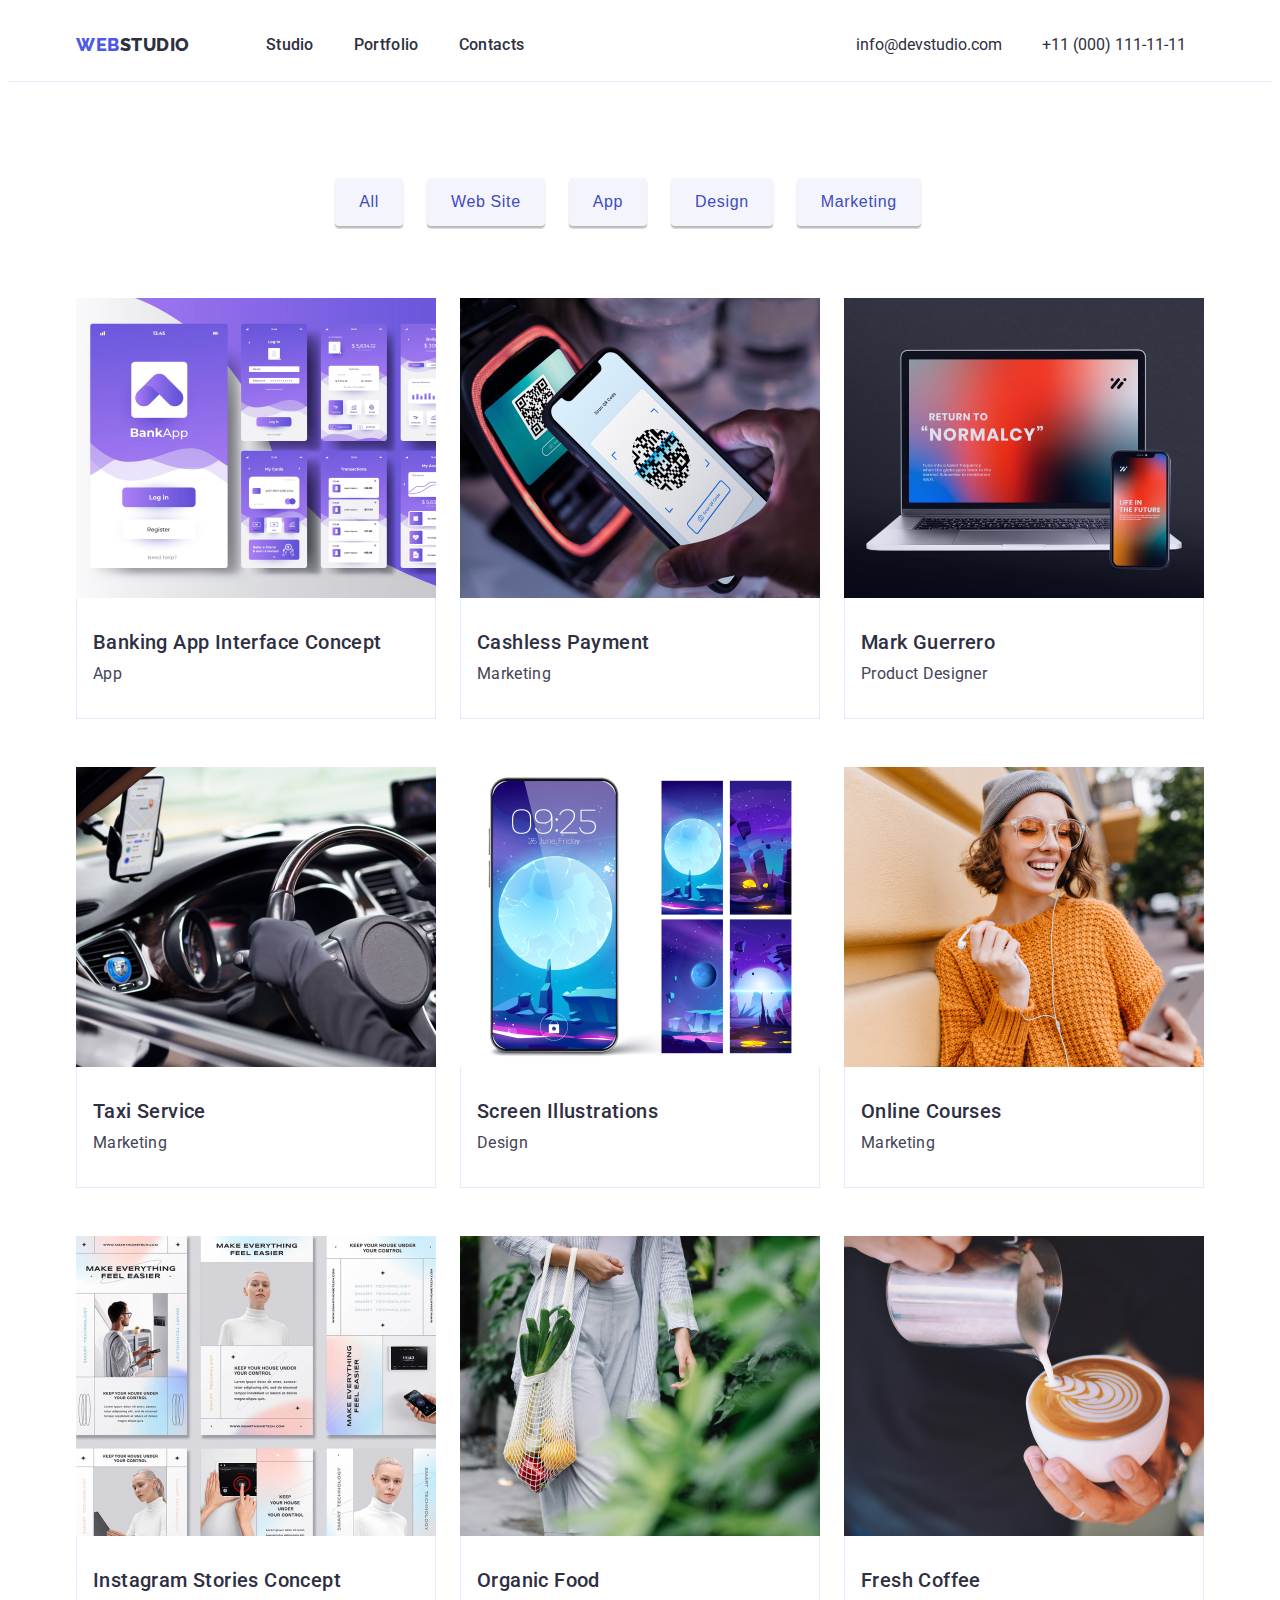
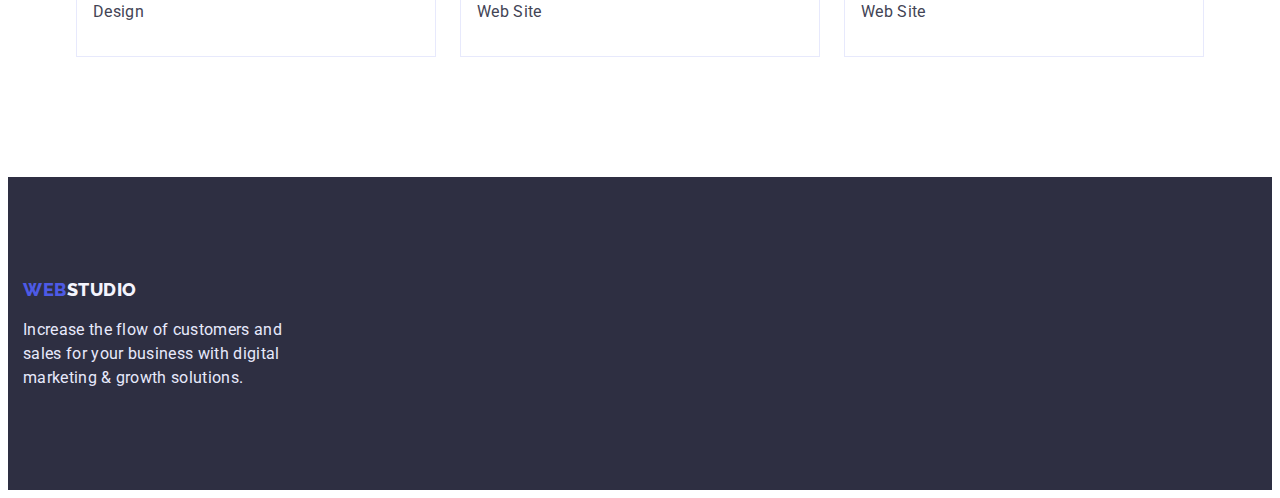
==== portfolio.html @ 51537eb5 "Initial commit" ====
<!DOCTYPE html>
<html lang="en">
  <head>
    <meta charset="UTF-8" />
    <meta http-equiv="X-UA-Compatible" content="IE=edge" />
    <meta name="viewport" content="width=device-width, initial-scale=1.0" />
    <title>Portfolio</title>
    <link rel="stylesheet" href="https://cdnjs.cloudflare.com/ajax/libs/modern-normalize/1.1.0/modern-normalize.min.css" integrity="sha512-wpPYUAdjBVSE4KJnH1VR1HeZfpl1ub8YT/NKx4PuQ5NmX2tKuGu6U/JRp5y+Y8XG2tV+wKQpNHVUX03MfMFn9Q==" crossorigin="anonymous" referrerpolicy="no-referrer" />
    <link rel="stylesheet" href="./css/style.css" />
    
<link rel="preconnect" href="https://fonts.googleapis.com">
<link rel="preconnect" href="https://fonts.gstatic.com" crossorigin>
<link href="https://fonts.googleapis.com/css2?family=Raleway:wght@800&family=Roboto:wght@400;500;700;900&display=swap" rel="stylesheet">
  </head>
  <body>
    <header class="header">
   <div class="container" style="display: flex; align-items: center;">
      <nav class="main_navigation_header">
       <a class="logo_header" href="./index.html"
          >Web<span class="logo_header_span">Studio</span></a
        >
        <ul class="ul_navigation_header">
          <li>
            <a class="li_navigation_header" href="./index.html">Studio</a>
          </li>
          <li><a class="li_navigation_header" href="./portfolio.html">Portfolio</a></li>
          <li><a class="li_navigation_header" href="">Contacts</a></li>
        </ul>
      </nav>
      <address class="main_adress_header">
        <ul class="ul_contacts_header">
          <li class="li_contacts_header">
            <a class="a_contacts_header"  href="mailto:info@devstudio.com"
              >info@devstudio.com</a
            >
          </li>
          <li class="li_contacts_header" >
            <a class="a_contacts_header"  href="tel:+110001111111">+11 (000) 111-11-11</a>
          </li>
        </ul>
      </address>

         </div>
        </header>


    <main>

    <section class="portfolio_main">
<div class="container">
      <ul class="ul_sort_button">
        <li class="li_sort_button">
         
          <button class="sort_button" type="button">All</button>
        </li>
        <li class="li_sort_button">
        
          <button class="sort_button" type="button">Web Site</button>
        </li>
        <li class="li_sort_button">
          
          <button class="sort_button" type="button">App</button>
        </li class="li_sort_button">
        <li class="li_sort_button">
     
          <button class="sort_button" type="button">Design</button>
        </li >
        <li class="li_sort_button">
         
          <button class="sort_button" type="button">Marketing</button>
        </li>
      </ul>




      
      <ul class="ul_sort_images">
        <li class="li_sort_images">
          <a href="">
            <img src="./images/one.jpg" alt="app" width="360" />
            <div class="portfolio_border">
            <h3 class="portfolio_title">Banking App Interface Concept</h3>
            <p class="portfolio_text">App</p>
          </div>
          </a>
        </li>
        <li class="li_sort_images">
          <a href="">
            <img src="./images/two.jpg" alt="marketing" width="360" />
            <div class="portfolio_border">
            <h3 class="portfolio_title">Cashless Payment</h3>
            <p class="portfolio_text">Marketing</p>
          </div>
          </a>
        </li>
        <li class="li_sort_images">
          <a href="">
            <img src="./images/three.jpg" alt="app" width="360" />
            <div class="portfolio_border">
            <h3 class="portfolio_title">Mark Guerrero</h3>
            <p class="portfolio_text">Product Designer</p>
          </div>
          </a>
        </li>
        <li class="li_sort_images">
          <a href="">
            <img src="./images/four.jpg" alt="marketing" width="360" />
            <div class="portfolio_border">
            <h3 class="portfolio_title">Taxi Service</h3>
            <p class="portfolio_text">Marketing</p>
            </div>
          </a>
        </li>
        <li class="li_sort_images">
          <a href="">
            <img src="./images/five.jpg" alt="design" width="360" />
            <div class="portfolio_border">
            <h3 class="portfolio_title">Screen Illustrations</h3>
            <p class="portfolio_text">Design</p>
          </div>
          </a>
        </li>
        <li class="li_sort_images">
          <a href="">
            <img src="./images/six.jpg" alt="marketing" width="360" />
            <div class="portfolio_border">
            <h3 class="portfolio_title">Online Courses</h3>
              <p class="portfolio_text">Marketing</p>
            </div>
            </a>
          </li>
          <li  class="li_sort_images">
            <a href="">
              <img src="./images/seven.jpg" alt="design" width="360" />
              <div class="portfolio_border">
              <h3 class="portfolio_title">Instagram Stories Concept</h3>
              <p class="portfolio_text">Design</p>
            </div>
            </a>
          </li>
          <li class="li_sort_images">
            <a href="">
              <img src="./images/eight.jpg" alt="website" width="360" />
              <div class="portfolio_border">
              <h3 class="portfolio_title">Organic Food</h3>
              <p class="portfolio_text">Web Site</p>
            </div>
            </a>
          </li>
          <li class="li_sort_images">
            <a href="">
              <img src="./images/nine.jpg" alt="website" width="360" />
              <div class="portfolio_border">
              <h3  class="portfolio_title">Fresh Coffee</h3>
              <p class="portfolio_text">Web Site</p>
            </div>
            </a>
          </li>
        </ul>
      </div>
    </section>
      </main>

      <footer class="footer">
           <section>
<div class="container">
        <a class="logo_footer" href="./index.html">Web<span class="logo_footer_span">Studio<span></a>
          <p class="text_footer">
              Increase the flow of customers and<br>
            sales for your business with digital<br>
            marketing & growth solutions.
          </p>
        </div>
      </section>
        </footer>
      </body>
      </html>
---- css/style.css ----
:root {
  --primary-brand: #4d5ae5;
  --pressed-state: #404bbf;
  --dark: #2e2f42;
  --success: #31d0aa;
  --text: #434455;
  --subtle-text: #8e8f99;
  --accent: #e7e9fc;
  --light: #f4f4fd;
  --modal-overlay: #2e2f42;
  --hero-background: #2e2f42;
}
* {
  box-sizing: border-box;
}
body {
  font-family: "Roboto", sans-serif;
  color: var(--text);
  background-color: #fff;
}
ul {
  list-style-type: none;
}
button {
  cursor: pointer;
}
a {
  text-decoration: none;
}
p,
ul,
h1,
h2,
h3,
h4,
h5,
h6 {
  margin: 0;
  padding: 0;
}
.container {
  
      width: 1158px;
      padding: 0 15px;
      margin: 0 auto;
}
img{
  display: block;
}


/* header */
.header {
  border-bottom: 1px solid #e7e9fc;
  padding-top: 24px;
    padding-bottom: 24px;
}
.logo_header {
  font-size: 18px;
  line-height: 1.4;
  font-weight: 800;
  font-family: Raleway;
  align-items: center;
  letter-spacing: 0.03em;
  text-transform: uppercase;
  color: var(--primary-brand);
}
.logo_header_span {
  color: var(--dark);
  margin-right: 76px;
}
.main_adress_header {
}
.ul_navigation_header {
  display: flex;
 
}
.ul_navigation_header:last-child {
  margin-right: 292px;
}
.main_navigation_header {
  display: flex;
  align-items: center;
 
}
.li_navigation_header {
  color: var(--dark);
  font-weight: 500;
  font-size: 16px;
  line-height: 1.5;
  letter-spacing: 0.02em;
  margin-right: 40px;
  display: flex;
}
.li_navigation_header:hover {
  color: var(--pressed-state);
}
.li_navigation_header:focus {
  color: var(--pressed-state);
}
.ul_contacts_header {
  display: flex;
  align-items: center;
}
.ul_contacts_header:last-child{
  margin-right: 0;

}
.li_contacts_header{
    font-weight: 400;
      font-size: 16px;
      line-height: 1.5;
      font-style: normal;
      margin-right: 40px;
}
.li_contacts_header:last-child{
  margin-right: 0;
}
.a_contacts_header {
  color: var(--dark);

}
.ul_contacts_header:last-child {
margin-right: 0;
}
.a_contacts_header:hover {
  color: var(--pressed-state);
}
.a_contacts_header:focus {
  color: var(--pressed-state);
}
/* header */


/* main */
.order_service {
  display: block;
  color: white;
  background-color: var(--primary-brand);
  box-shadow: 0 4px 4px rgba(0, 0, 0, 0.15);
  border-radius: 4px;
  border: none;
  font-weight: 500;
  font-size: 16px;
  line-height: 1.5;
  padding: 16px 32px;
  text-align: center;
  letter-spacing: 0.04em;
  color: #ffffff;
  margin: 0 auto;
}
.order_service:hover {
  background-color: var(--pressed-state);
}
.order_service:focus {
  background-color: var(--pressed-state);
}
.first_section {
  background-color: var(--hero-background);
  background-image: url('../images/people-office.jpg');
  background-image:linear-gradient(rgba(46, 47, 66, 0.7));
  background-repeat: no-repeat;
  background-position: top;
  background-size: cover;

padding-top: 188px;
padding-bottom: 188px;

}
.ul_second_section {
  display: inline;
}
.first_title {
  font-style: normal;
  font-weight: 700;
  font-size: 56px;
  line-height: 1;
  text-align: center;
  letter-spacing: 0.02em;
  color: #fff;
  margin-bottom: 48px;
}
.second_section {
  padding-top:120px;
  padding-bottom:120px;
}
.ul_second_section {
display: flex;
  
}
.li_second_section {
  margin-right: 24px;
}
.li_second_section:last-child{
  margin-right: 0;
}
.second_text {
  font-weight: 400;
  font-size: 16px;
  line-height: 1.5;
  letter-spacing: 0.02em;
  color: var(--text);
}
.second_title {
  font-weight: 500;
  font-size: 20px;
  line-height: 1.2;
  letter-spacing: 0.02em;
  color: var(--dark);
}
.thirt_section {
  background: #fff;
  padding-bottom: 120px;
  padding-top: 0;
}
.thirt_title {
  font-weight: 700;
  font-size: 36px;
  line-height: 1.1;
  text-align: center;
  letter-spacing: 0.02em;
  text-transform: capitalize;
  margin-bottom: 72px;
}
.ul_thirt_section_images {
  display: flex;
  background: #fff;
}
.li_thirt_section_images {
  border: 1px #e7e9fc Inner alignment;
  margin-right: 24px;
}
.four_section {
  background: var(--light);
  display: flex;
  padding-top: 120px;
  padding-bottom: 120px;
}
.img_border_four_section {
  background-color: #fff;
  box-shadow: 0px 1px 6px rgba(46, 47, 66, 0.08),
    0px 1px 1px rgba(46, 47, 66, 0.16), 0px 2px 1px rgba(46, 47, 66, 0.08);
  border-radius: 0px 0px 4px 4px;
  margin-right: 24px;

}
.four_title {
  font-weight: 700;
  font-size: 36px;
  line-height: 1.1;
  text-align: center;
  letter-spacing: 0.02em;
  text-transform: capitalize;
  color: var(--dark);
  margin-left: auto;
  margin-left: auto;
  margin-bottom: 72px;
}
.four_section_workers {
  display: flex;
}
.four_team_name {
  font-weight: 500;
  font-size: 20px;
  line-height: 1.2;
  text-align: center;
  letter-spacing: 0.02em;
  color: var(--dark);
 margin-top: 32px;
 margin-bottom: 8px;
}
.four_profesion {
  font-weight: 400;
  font-size: 16px;
  line-height: 1.5;
  text-align: center;
  letter-spacing: 0.02em;
  color: var(--text);
 padding-bottom: 32px;
}
/* main */



/* portfolio */

.portfolio_title {
  font-weight: 500;
  font-size: 20px;
  line-height: 1.2;
  letter-spacing: 0.02em;
  color: var(--dark);
 
  margin-bottom: 8px;
  margin-left: 16px;
}
.portfolio_text {
  font-weight: 400;
  font-size: 16px;
  line-height: 1.5;
  letter-spacing: 0.02em;
  color: var(--text);

  
    
    margin-left: 16px;
}
.portfolio_border {
  background-color: #fff;
  border: 1px solid #e7e9fc;
  border-top: none;
padding-bottom: 32px;
padding-top:32px ;
}
.portfolio_main {
  background: #fff;
  padding-top:96px ;
  padding-bottom: 120px; 
}
.ul_sort_images {
  display: flex;
  flex-wrap: wrap;
  
  align-items: center;
  
}
.li_sort_images:nth-child(3n) {
  margin-right: 0;
}
.li_sort_images:nth-child(1n+7) {
  margin-bottom: 0;
}

.li_sort_images{
  margin-right: 24px;
    margin-bottom: 48px;
}
.ul_sort_button {
  
  display: flex;
  flex-direction: row;
  justify-content: center;
  align-items: center;
  
  margin-bottom: 72px;
  
}
.li_sort_button{
  margin-right: 24px;
}
.sort_button {
  background: var(--light);
  color: var(--pressed-state);
  border: none;
  font-weight: 500;
  font-size: 16px;
  line-height: 1.5;
  align-items: center;
  letter-spacing: 0.04em;
  padding: 12px 24px;
  
  box-shadow: 0px 3px 1px rgba(0, 0, 0, 0.1), 0px 2px 1px rgba(0, 0, 0, 0.08),
  0px 2px 2px rgba(0, 0, 0, 0.12);
  border-radius: 4px;
}

.sort_button:hover {
  background: var(--pressed-state);
  color: var(--light);
}

.sort_button:focus {
  background: var(--pressed-state);
  color: var(--light);
}



/* portfolio */
/* footer */
.footer {
  background: var(--modal-overlay);

  padding-top: 100px;
  padding-bottom: 100px;
display: flex;
}
.logo_footer {
  font-weight: 800;
  font-family: Raleway;
  font-size: 18px;
  line-height: 1.4;
  align-items: center;
  letter-spacing: 0.03em;
  text-transform: uppercase;
  color: var(--primary-brand);

}

.logo_footer_span {
  color: var(--light);

}

.text_footer {
  margin-top: 16px;
  font-weight: 400;
  font-size: 16px;
  line-height: 1.5;
  letter-spacing: 0.02em;
  color: var(--accent);
}
.footer_social_media{
margin-left: 120px;
margin-top: 100px;
}
/* footer */
.team_social{
  fill:var(--primary-brand);
}
.team_social:hover {
  fill: var(--pressed-state);
}
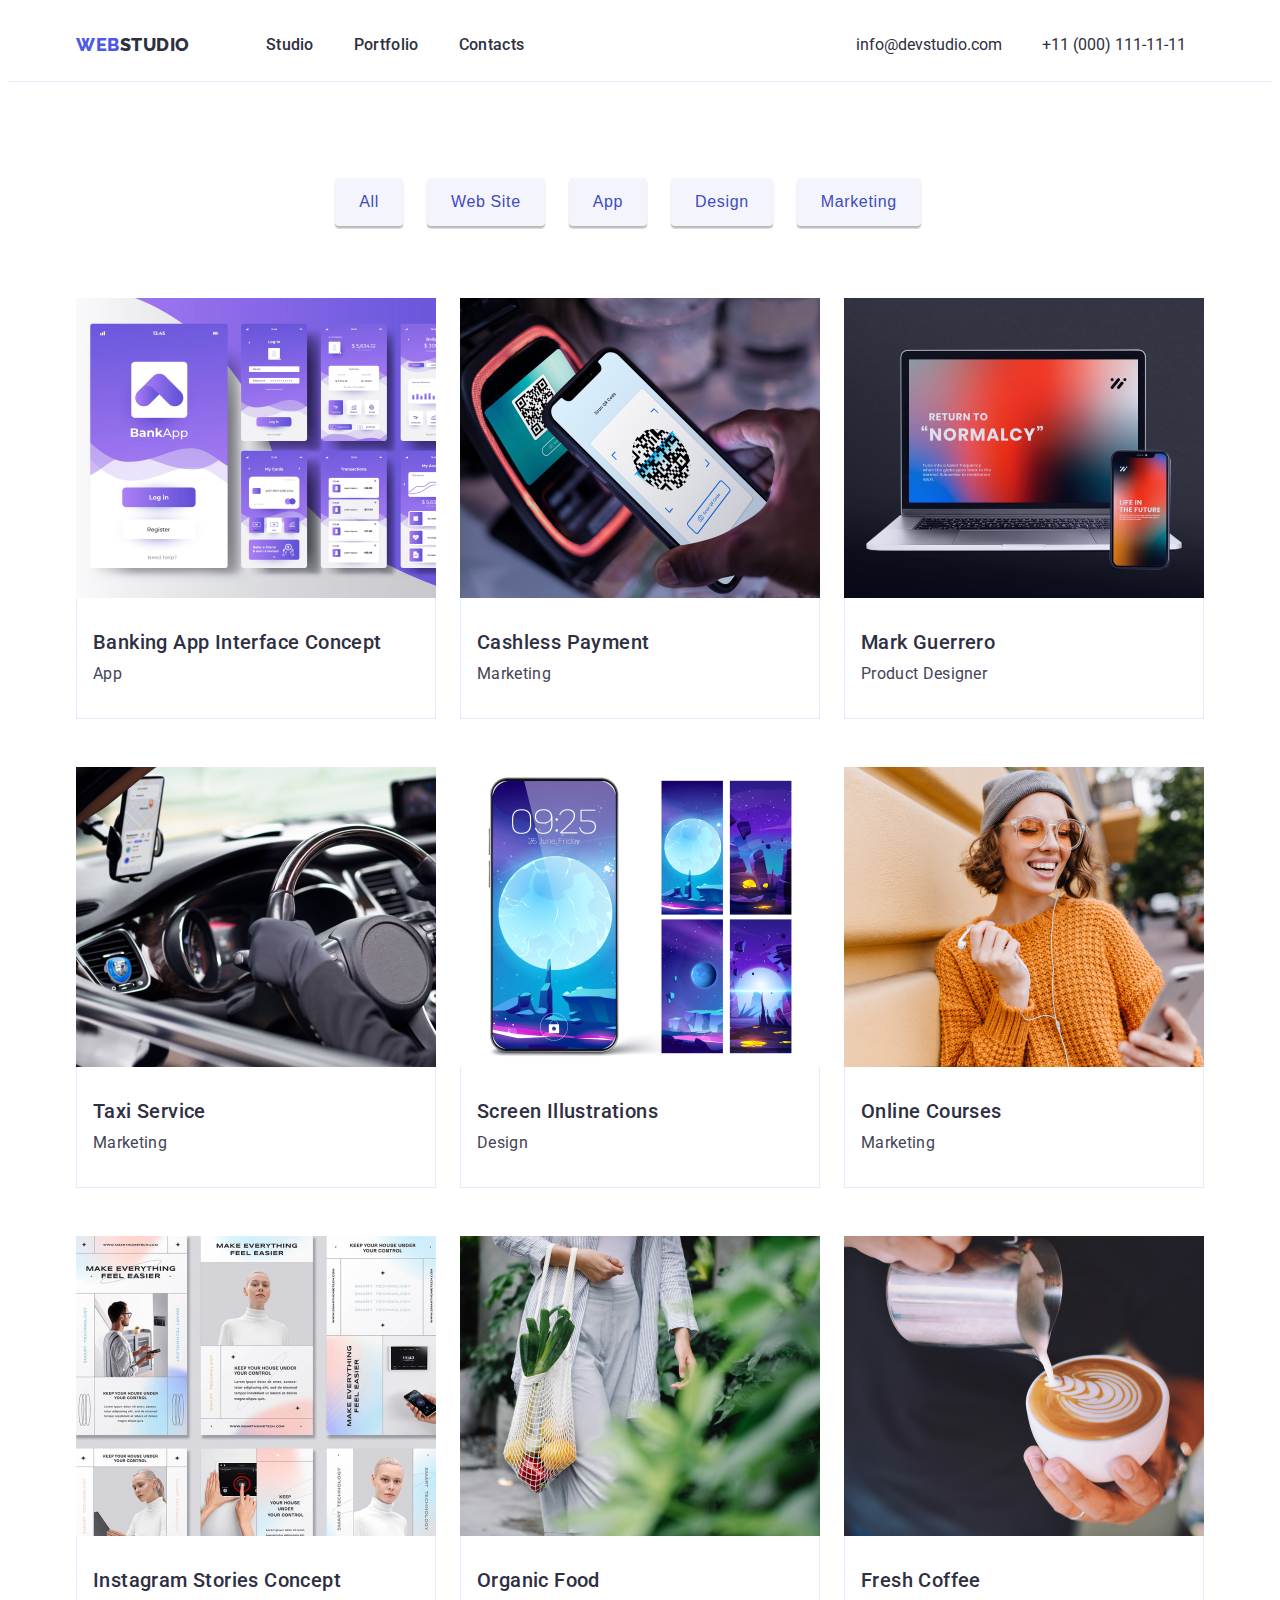
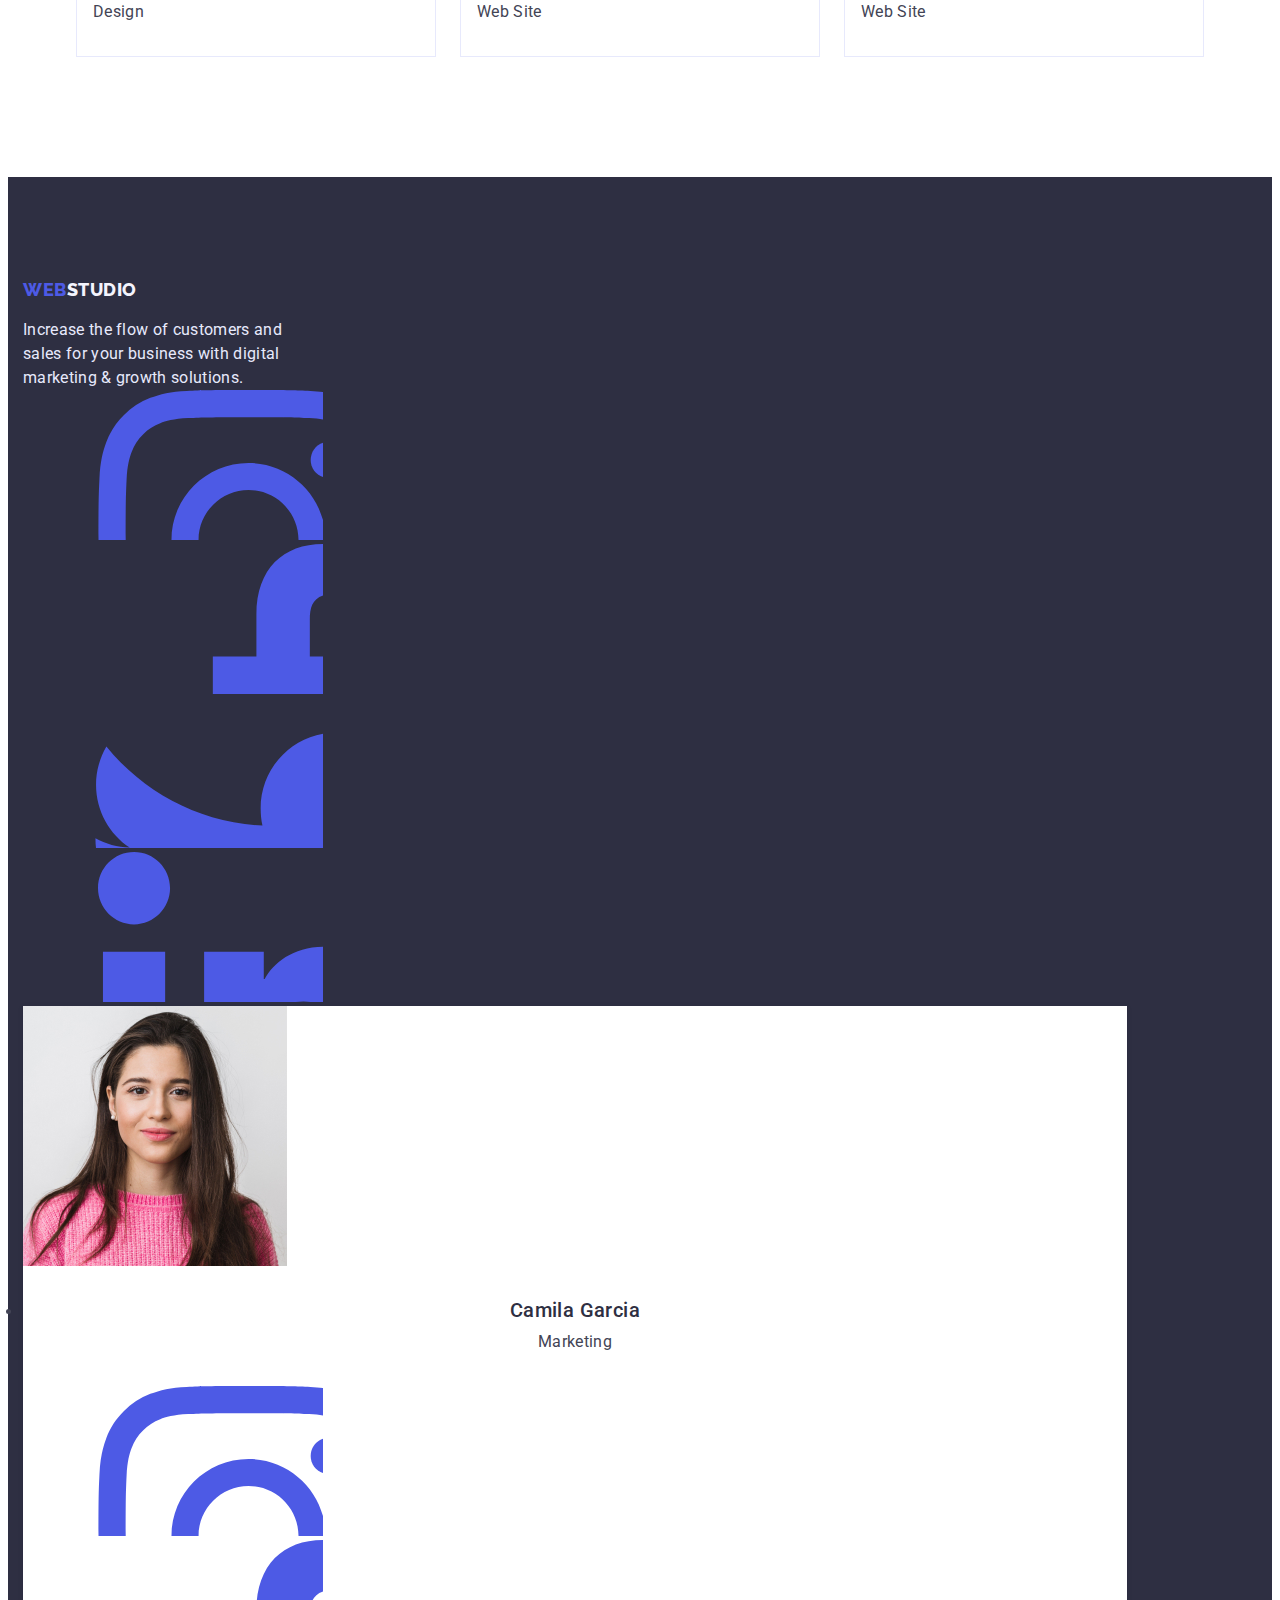
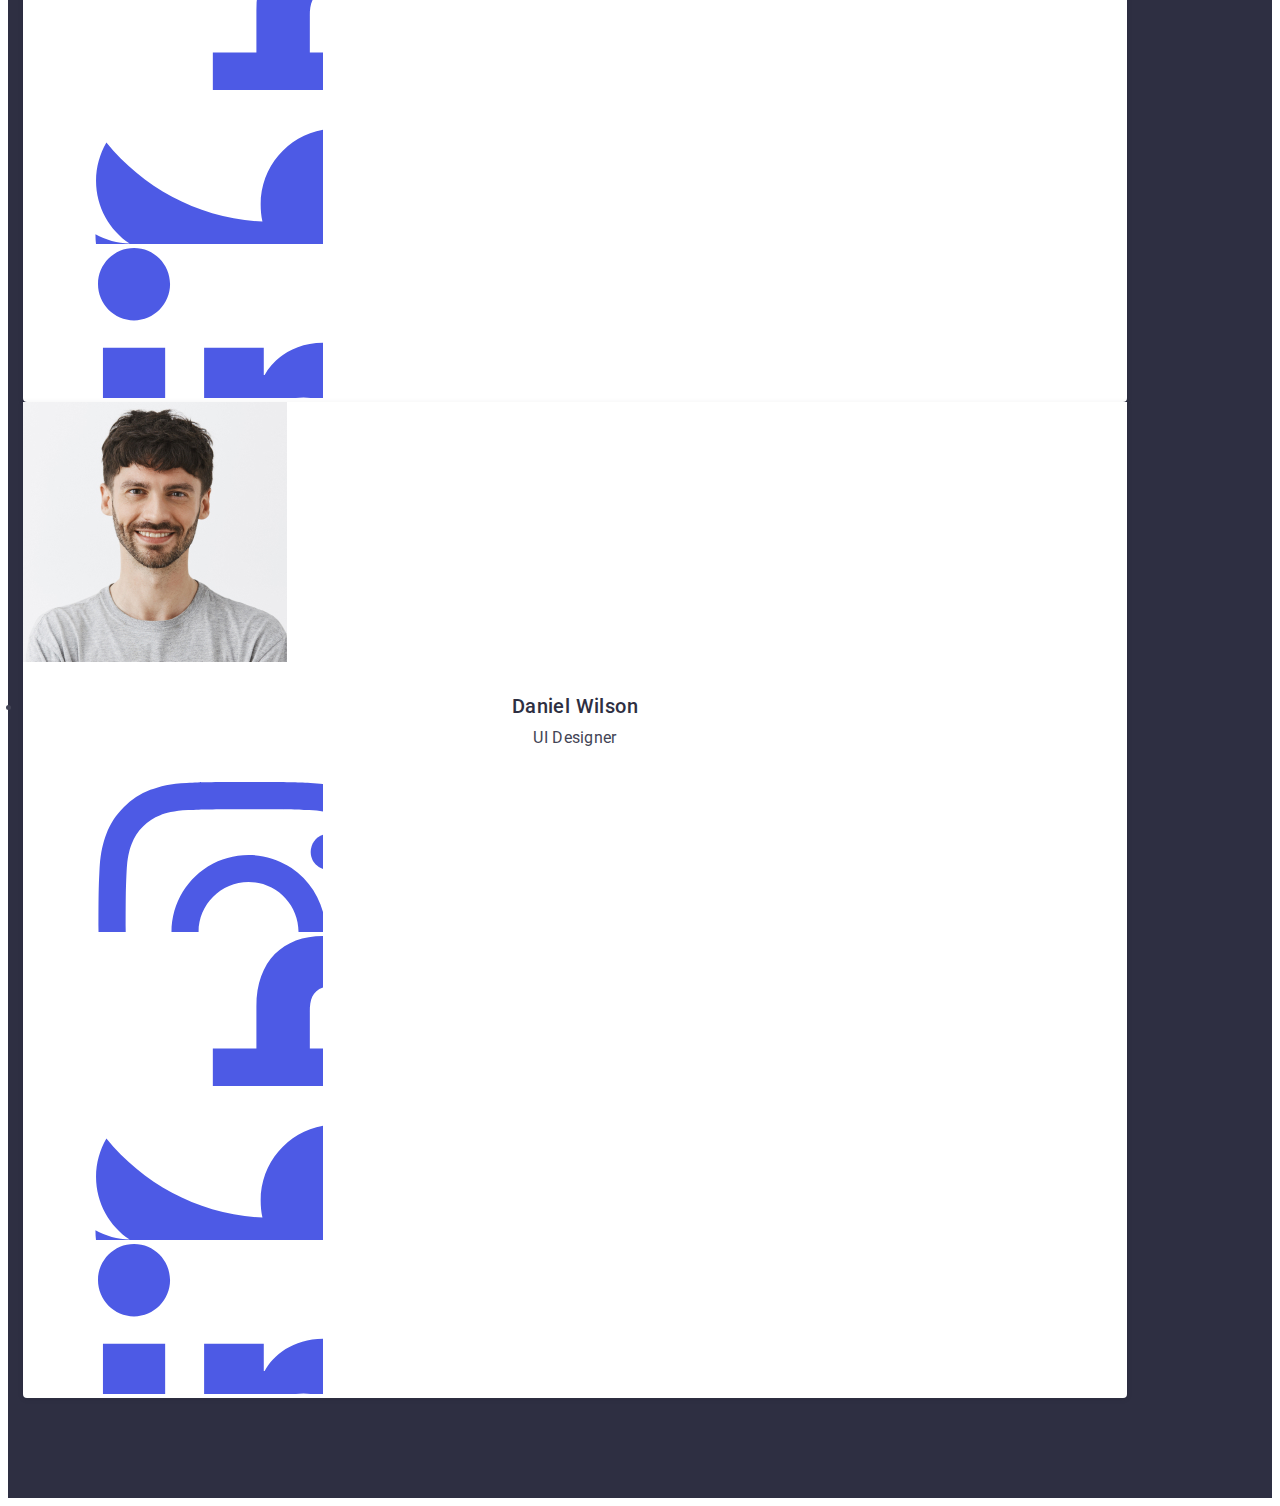
==== commit ba647dd9: "qwe" ====
--- a/portfolio.html
+++ b/portfolio.html
@@ -171,6 +171,114 @@
             sales for your business with digital<br>
             marketing & growth solutions.
           </p>
+              <ul>
+          <li>
+            <a href="#">
+            <svg class="team_social">
+              <use href="./images/symbol-defs.svg#icon-instagram">
+              </use>
+            </svg >
+          </a>
+        </li>
+         <li><a href="#">
+            <svg class="team_social">
+              <use href="./images/symbol-defs.svg#icon-facebook">
+              </use>
+            </svg>
+          </a>
+        </li>
+         <li><a href="#">
+            <svg class="team_social">
+              <use href="./images/symbol-defs.svg#icon-twitter">
+              </use>
+            </svg>
+          </a>
+        </li>
+         <li><a href="#">
+            <svg class="team_social">
+              <use href="./images/symbol-defs.svg#icon-linkedin">
+              </use>
+            </svg>
+          </a>
+        </li>
+
+        </ul>
+          </li>
+
+          <li class="img_border_four_section">
+            
+            <img src="./images/camila.jpg" alt="camila" width="264" />
+            <h3 class="four_team_name">Camila Garcia</h3>
+            <p class="four_profesion">Marketing</p>
+              <ul>
+          <li><a href="#">
+            <svg class="team_social">
+              <use href="./images/symbol-defs.svg#icon-instagram">
+              </use>
+            </svg>
+          </a>
+        </li>
+         <li><a href="#">
+            <svg class="team_social">
+              <use href="./images/symbol-defs.svg#icon-facebook">
+              </use>
+            </svg>
+          </a>
+        </li>
+         <li><a href="#">
+            <svg class="team_social">
+              <use href="./images/symbol-defs.svg#icon-twitter">
+              </use>
+            </svg>
+          </a>
+        </li>
+         <li><a href="#">
+            <svg class="team_social">
+              <use href="./images/symbol-defs.svg#icon-linkedin">
+              </use>
+            </svg>
+          </a>
+        </li>
+
+        </ul>
+                     </li>
+
+          <li class="img_border_four_section">
+            
+            <img src="./images/daniel.jpg" alt="daniel" width="264" />
+            <h3 class="four_team_name">Daniel Wilson</h3>
+            <p class="four_profesion">UI Designer</p>
+        <ul>
+          <li><a href="#">
+            <svg class="team_social">
+              <use href="./images/symbol-defs.svg#icon-instagram">
+              </use>
+            </svg>
+          </a>
+        </li>
+         <li><a href="#">
+            <svg class="team_social">
+              <use href="./images/symbol-defs.svg#icon-facebook">
+              </use>
+            </svg>
+          </a>
+        </li>
+         <li><a href="#">
+            <svg class="team_social">
+              <use href="./images/symbol-defs.svg#icon-twitter">
+              </use>
+            </svg>
+          </a>
+        </li>
+         <li><a href="#">
+            <svg class="team_social">
+              <use href="./images/symbol-defs.svg#icon-linkedin">
+              </use>
+            </svg>
+          </a>
+        </li>
+
+        </ul>
         </div>
       </section>
         </footer>
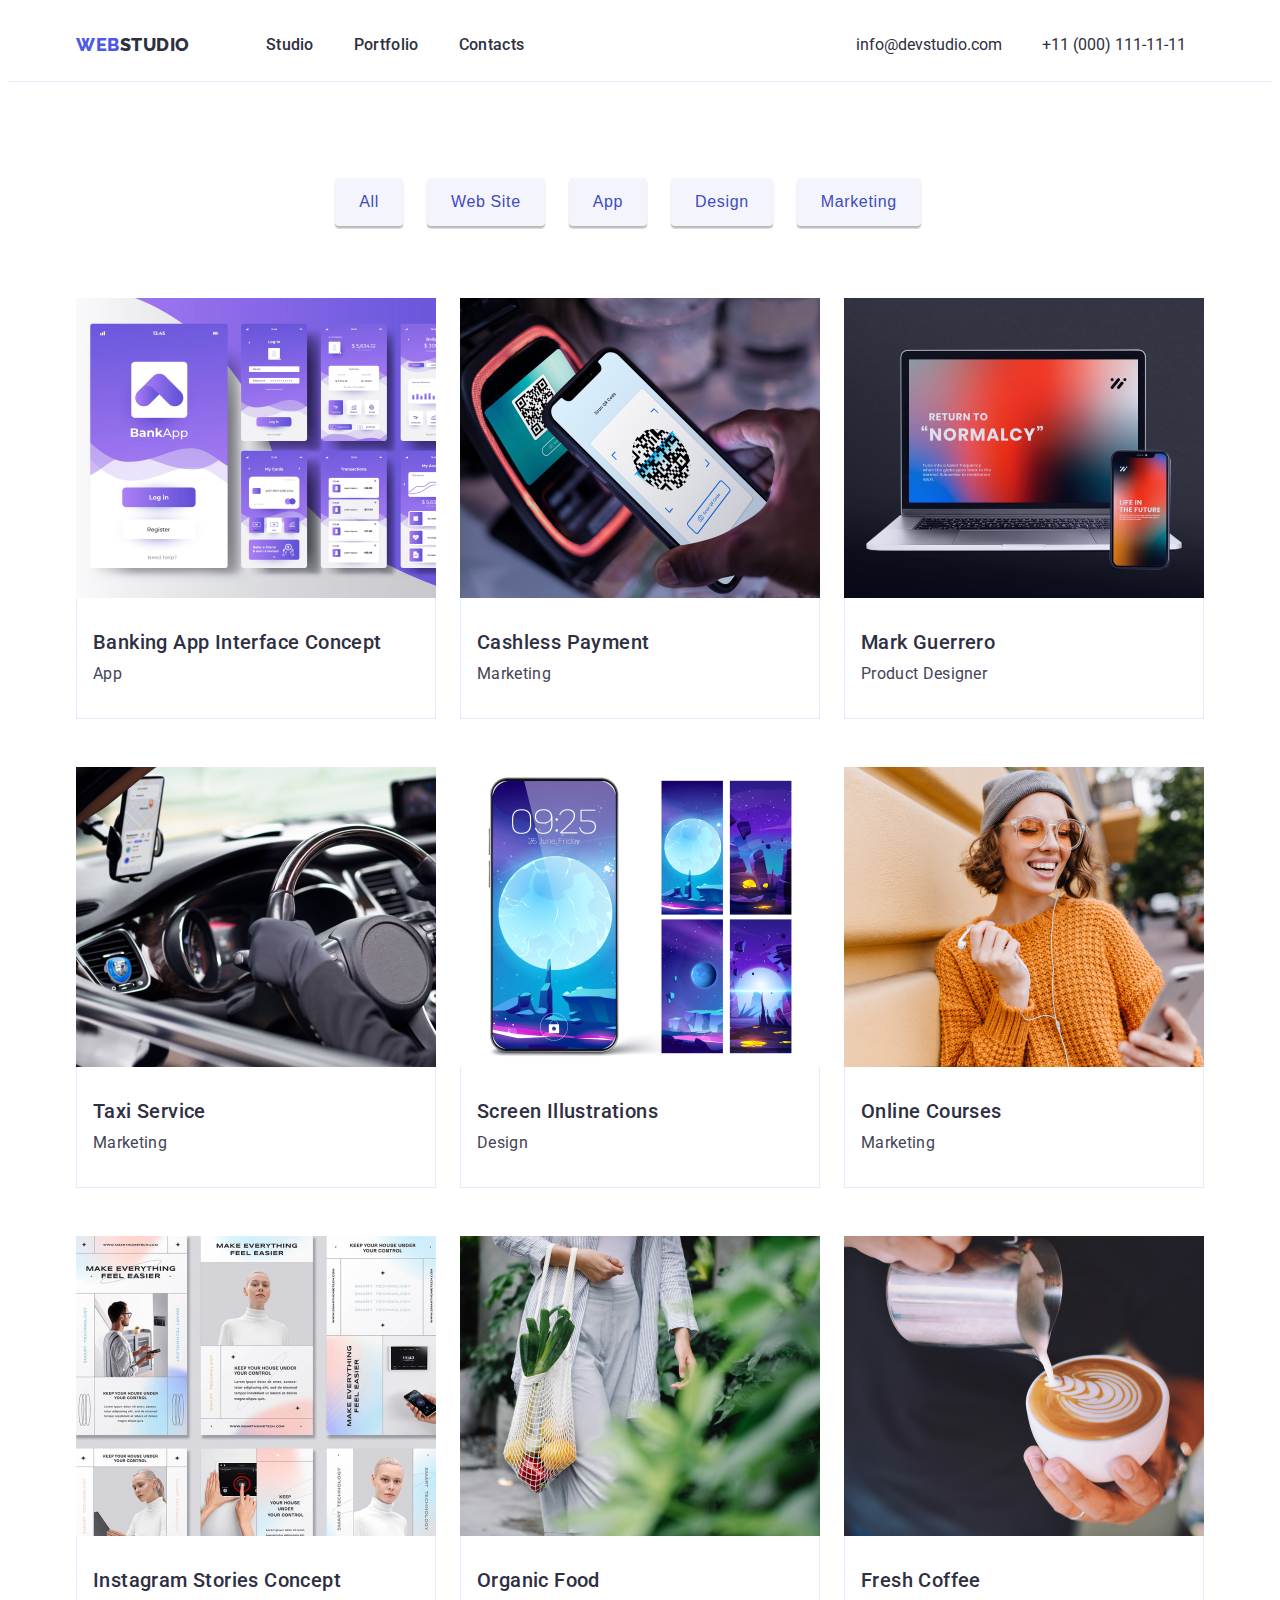
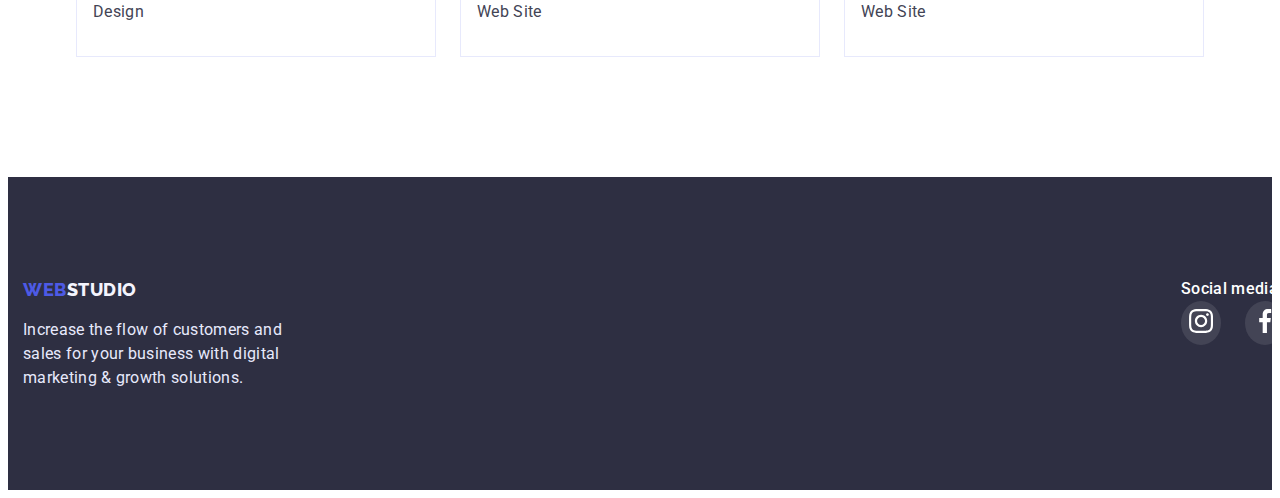
==== commit 7c6440fb: "qwe" ====
--- a/portfolio.html
+++ b/portfolio.html
@@ -162,40 +162,47 @@
     </section>
       </main>
 
-      <footer class="footer">
-           <section>
+       <footer class="footer">
+        <section class="footer_main">
 <div class="container">
         <a class="logo_footer" href="./index.html">Web<span class="logo_footer_span">Studio<span></a>
           <p class="text_footer">
-              Increase the flow of customers and<br>
+            Increase the flow of customers and<br>
             sales for your business with digital<br>
             marketing & growth solutions.
           </p>
-              <ul>
-          <li>
-            <a href="#">
-            <svg class="team_social">
+      </section>
+
+            <section class="footer_social_media">
+<div class="container">
+       
+          <h3 class="social_media">
+         Social media
+          </h3>
+    <ul class="footer_ul_social_icon">
+          <li class="footer_li_team_social"><a href="#">
+            <svg class="footer_social">
               <use href="./images/symbol-defs.svg#icon-instagram">
               </use>
-            </svg >
-          </a>
-        </li>
-         <li><a href="#">
-            <svg class="team_social">
+            </svg>
+          </a>
+        </li>
+         <li class="footer_li_team_social"><a href="#">
+            <svg class="footer_social">
               <use href="./images/symbol-defs.svg#icon-facebook">
               </use>
             </svg>
           </a>
         </li>
-         <li><a href="#">
-            <svg class="team_social">
+         <li class="footer_li_team_social"><a href="#">
+            <svg class="footer_social">
               <use href="./images/symbol-defs.svg#icon-twitter">
               </use>
             </svg>
           </a>
         </li>
-         <li><a href="#">
-            <svg class="team_social">
+         <li class="footer_li_team_social"><a href="#">
+            <svg class="footer_social">
               <use href="./images/symbol-defs.svg#icon-linkedin">
               </use>
             </svg>
@@ -204,82 +211,7 @@
 
         </ul>
           </li>
-
-          <li class="img_border_four_section">
-            
-            <img src="./images/camila.jpg" alt="camila" width="264" />
-            <h3 class="four_team_name">Camila Garcia</h3>
-            <p class="four_profesion">Marketing</p>
-              <ul>
-          <li><a href="#">
-            <svg class="team_social">
-              <use href="./images/symbol-defs.svg#icon-instagram">
-              </use>
-            </svg>
-          </a>
-        </li>
-         <li><a href="#">
-            <svg class="team_social">
-              <use href="./images/symbol-defs.svg#icon-facebook">
-              </use>
-            </svg>
-          </a>
-        </li>
-         <li><a href="#">
-            <svg class="team_social">
-              <use href="./images/symbol-defs.svg#icon-twitter">
-              </use>
-            </svg>
-          </a>
-        </li>
-         <li><a href="#">
-            <svg class="team_social">
-              <use href="./images/symbol-defs.svg#icon-linkedin">
-              </use>
-            </svg>
-          </a>
-        </li>
-
-        </ul>
-                     </li>
-
-          <li class="img_border_four_section">
-            
-            <img src="./images/daniel.jpg" alt="daniel" width="264" />
-            <h3 class="four_team_name">Daniel Wilson</h3>
-            <p class="four_profesion">UI Designer</p>
-        <ul>
-          <li><a href="#">
-            <svg class="team_social">
-              <use href="./images/symbol-defs.svg#icon-instagram">
-              </use>
-            </svg>
-          </a>
-        </li>
-         <li><a href="#">
-            <svg class="team_social">
-              <use href="./images/symbol-defs.svg#icon-facebook">
-              </use>
-            </svg>
-          </a>
-        </li>
-         <li><a href="#">
-            <svg class="team_social">
-              <use href="./images/symbol-defs.svg#icon-twitter">
-              </use>
-            </svg>
-          </a>
-        </li>
-         <li><a href="#">
-            <svg class="team_social">
-              <use href="./images/symbol-defs.svg#icon-linkedin">
-              </use>
-            </svg>
-          </a>
-        </li>
-
-        </ul>
-        </div>
+        </ul>
       </section>
         </footer>
       </body>
--- a/css/style.css
+++ b/css/style.css
@@ -410,14 +410,104 @@
   letter-spacing: 0.02em;
   color: var(--accent);
 }
-.footer_social_media{
-margin-left: 120px;
-margin-top: 100px;
-}
+
 /* footer */
+
+
+.footer_ul_social_icon{
+display: flex;
+}
+
+.social_media{
+  font-weight: 500;
+  font-size: 16px;
+    line-height: 1.5;
+    letter-spacing: 0.02em;
+    color: #FFFFFF;
+}
+.footer_li_team_social{
+  margin-right: 24px;
+  background-color:rgba(255, 255, 255, 0.1);
+  padding: 8px;
+  border-radius: 50%;
+}
+.footer_social{
+fill: #fff;
+width: 24px;
+height: 24px;
+}
+.ul_team_social{
+  display: flex;
+  margin-left:16px;
+  margin-bottom: 32px;
+}
+.li_team_social{
+  margin-right: 24px;
+  background-color: var(--primary-brand);
+    border-radius: 50%;
+    padding: 12px;
+}
+.li_team_social:hover{
+  background-color: var(--pressed-state);
+}
+.li_team_social:last-child{
+margin-right: 0;
+
+}
 .team_social{
-  fill:var(--primary-brand);
-}
-.team_social:hover {
-  fill: var(--pressed-state);
-}+  width: 16px;
+  height: 16px;
+  fill: #fff;
+}
+.second_section_svg{
+  width: 64px;
+  height: 64px;
+
+   
+}
+.second_section_li{
+  background: #F4F4FD;
+    border-radius: 4px;
+padding: 24px 100px ;
+margin-right: 16px;
+}
+.second_section_li:last-child{
+  margin-right: 0;
+}
+.ul_second_section_social{
+display: flex;
+}
+
+.ul_customers{
+  display: flex;
+ 
+  margin: 0 auto 120px auto;
+}
+.svg_customers{
+  fill: #AFB1B8;
+width: 168px;
+  height: 88px;
+  border: 1px solid #8E8F99;
+    border-radius: 4px;
+    background-color: #fff;
+}
+.li_customers{
+ 
+  margin-right: 24px;
+ 
+}
+.h2_customers{
+  margin-top: 130px;
+  font-weight: 700;
+    font-size: 36px;
+    line-height: 1.1;
+    /* identical to box height, or 111% */
+  
+    text-align: center;
+ margin-bottom: 72px;
+    letter-spacing: 0.02em;
+}
+
+
+
+
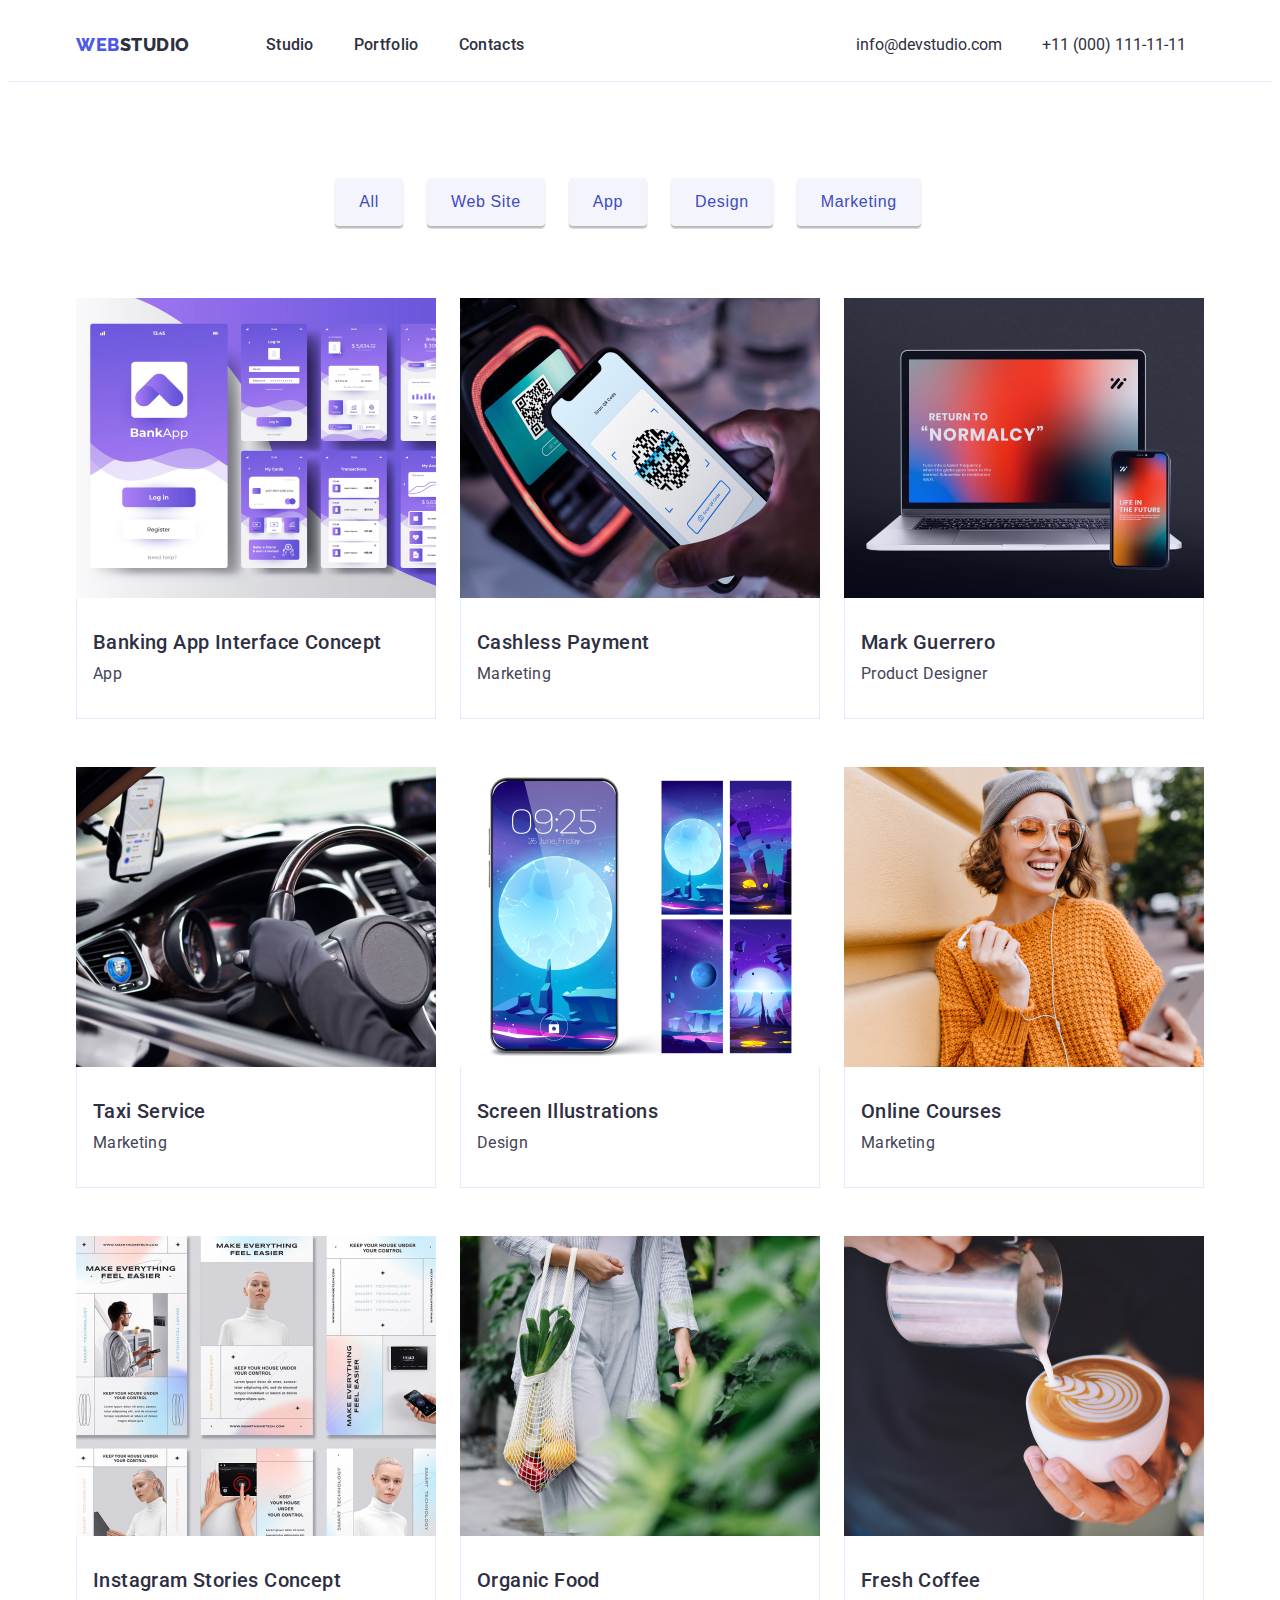
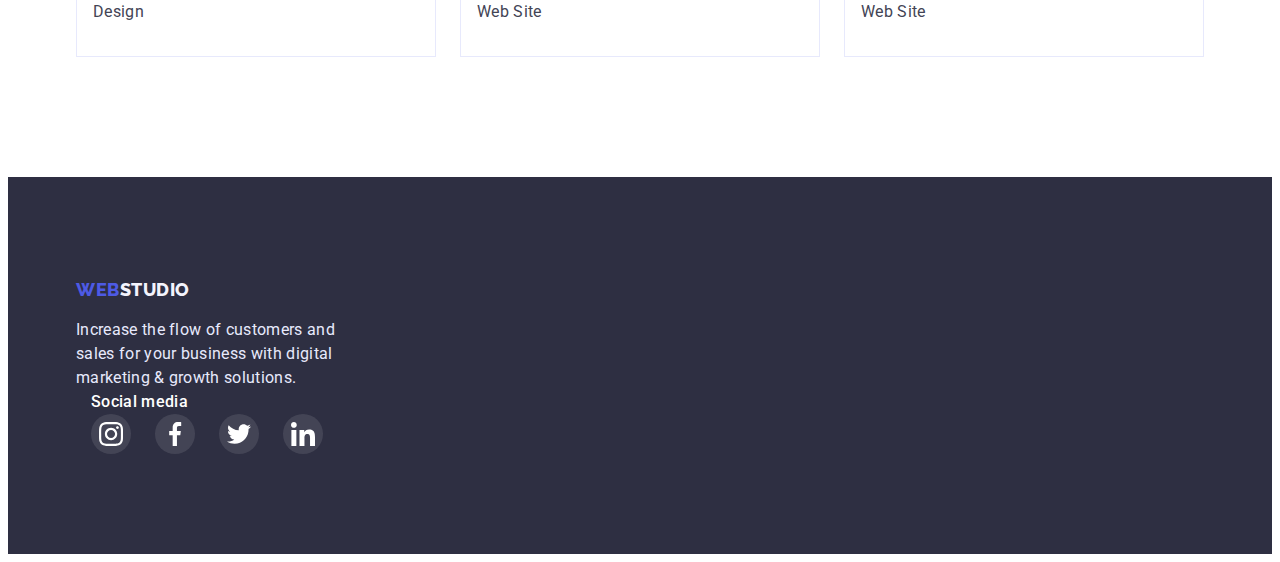
==== commit e67246e3: "qwe" ====
--- a/portfolio.html
+++ b/portfolio.html
@@ -163,7 +163,7 @@
       </main>
 
        <footer class="footer">
-        <section class="footer_main">
+
 <div class="container">
         <a class="logo_footer" href="./index.html">Web<span class="logo_footer_span">Studio<span></a>
           <p class="text_footer">
@@ -173,7 +173,7 @@
           </p>
       </section>
 
-            <section class="footer_social_media">
+  
 <div class="container">
        
           <h3 class="social_media">
@@ -212,7 +212,6 @@
         </ul>
           </li>
         </ul>
-      </section>
         </footer>
       </body>
       </html>
--- a/css/style.css
+++ b/css/style.css
@@ -156,13 +156,15 @@
   background-color: var(--pressed-state);
 }
 .first_section {
+  max-width: 1440px;
   background-color: var(--hero-background);
-  background-image: url('../images/people-office.jpg');
-  background-image:linear-gradient(rgba(46, 47, 66, 0.7));
+  background-image:linear-gradient(rgba(46, 47, 66, 0.7),
+      rgba(46, 47, 66, 0.7)),
+    url('../images/people-office.jpg');
   background-repeat: no-repeat;
   background-position: top;
   background-size: cover;
-
+margin: 0 auto;
 padding-top: 188px;
 padding-bottom: 188px;
 
@@ -335,6 +337,10 @@
   margin-right: 24px;
     margin-bottom: 48px;
 }
+.li_sort_images:hover {
+ 
+    box-shadow: 0px 1px 6px rgba(46, 47, 66, 0.08), 0px 1px 1px rgba(46, 47, 66, 0.16), 0px 2px 1px rgba(46, 47, 66, 0.08);
+}
 .ul_sort_button {
   
   display: flex;
@@ -428,6 +434,10 @@
 .footer_li_team_social{
   margin-right: 24px;
   background-color:rgba(255, 255, 255, 0.1);
+  width: 40px;
+  height: 40px;
+  align-items: center;
+  justify-content: center;
   padding: 8px;
   border-radius: 50%;
 }
@@ -435,25 +445,38 @@
 fill: #fff;
 width: 24px;
 height: 24px;
+
 }
 .ul_team_social{
   display: flex;
-  margin-left:16px;
+  justify-content: center;
   margin-bottom: 32px;
 }
+.a_taem_social{
+  background-color: var(--primary-brand);
+  padding: 12px;
+  align-items: center;
+    justify-content: center;
+  border-radius: 50%;
+    width: 100%;
+      height: 100%;
+}
 .li_team_social{
   margin-right: 24px;
-  background-color: var(--primary-brand);
-    border-radius: 50%;
-    padding: 12px;
-}
-.li_team_social:hover{
+  width: 40px;
+    height: 40px;
+   
+}
+.a_team_social:hover {
+  background-color: var(--pressed-state);
+}
+.a_team_social:focus{
   background-color: var(--pressed-state);
 }
 .li_team_social:last-child{
 margin-right: 0;
-
-}
+}
+
 .team_social{
   width: 16px;
   height: 16px;
@@ -463,51 +486,55 @@
   width: 64px;
   height: 64px;
 
-   
-}
-.second_section_li{
+}
+.second_section_div{
   background: #F4F4FD;
     border-radius: 4px;
-padding: 24px 100px ;
-margin-right: 16px;
-}
-.second_section_li:last-child{
-  margin-right: 0;
-}
-.ul_second_section_social{
 display: flex;
+  align-items: center;
+  justify-content: center;
+  padding: 24px 0;
 }
 
 .ul_customers{
   display: flex;
+ justify-content: center;
  
-  margin: 0 auto 120px auto;
+  
 }
 .svg_customers{
-  fill: #AFB1B8;
+fill: #AFB1B8;
+width: 104px;
+  height: 56px;
+
+}
+.a_customers{
+  border: 1px solid #8E8F99;
+  width: 104px;
+    height: 56px;
+    border-radius: 4px;
+}
+.li_customers{
+
 width: 168px;
   height: 88px;
-  border: 1px solid #8E8F99;
-    border-radius: 4px;
-    background-color: #fff;
-}
-.li_customers{
- 
-  margin-right: 24px;
- 
+  margin-right: 24px;
+    align-items: center;
+      justify-content: center;
 }
 .h2_customers{
-  margin-top: 130px;
   font-weight: 700;
     font-size: 36px;
     line-height: 1.1;
-    /* identical to box height, or 111% */
-  
     text-align: center;
  margin-bottom: 72px;
     letter-spacing: 0.02em;
 }
-
-
-
-
+.five_section{
+padding-top: 130px;
+  padding-bottom: 120px;
+}
+
+
+
+
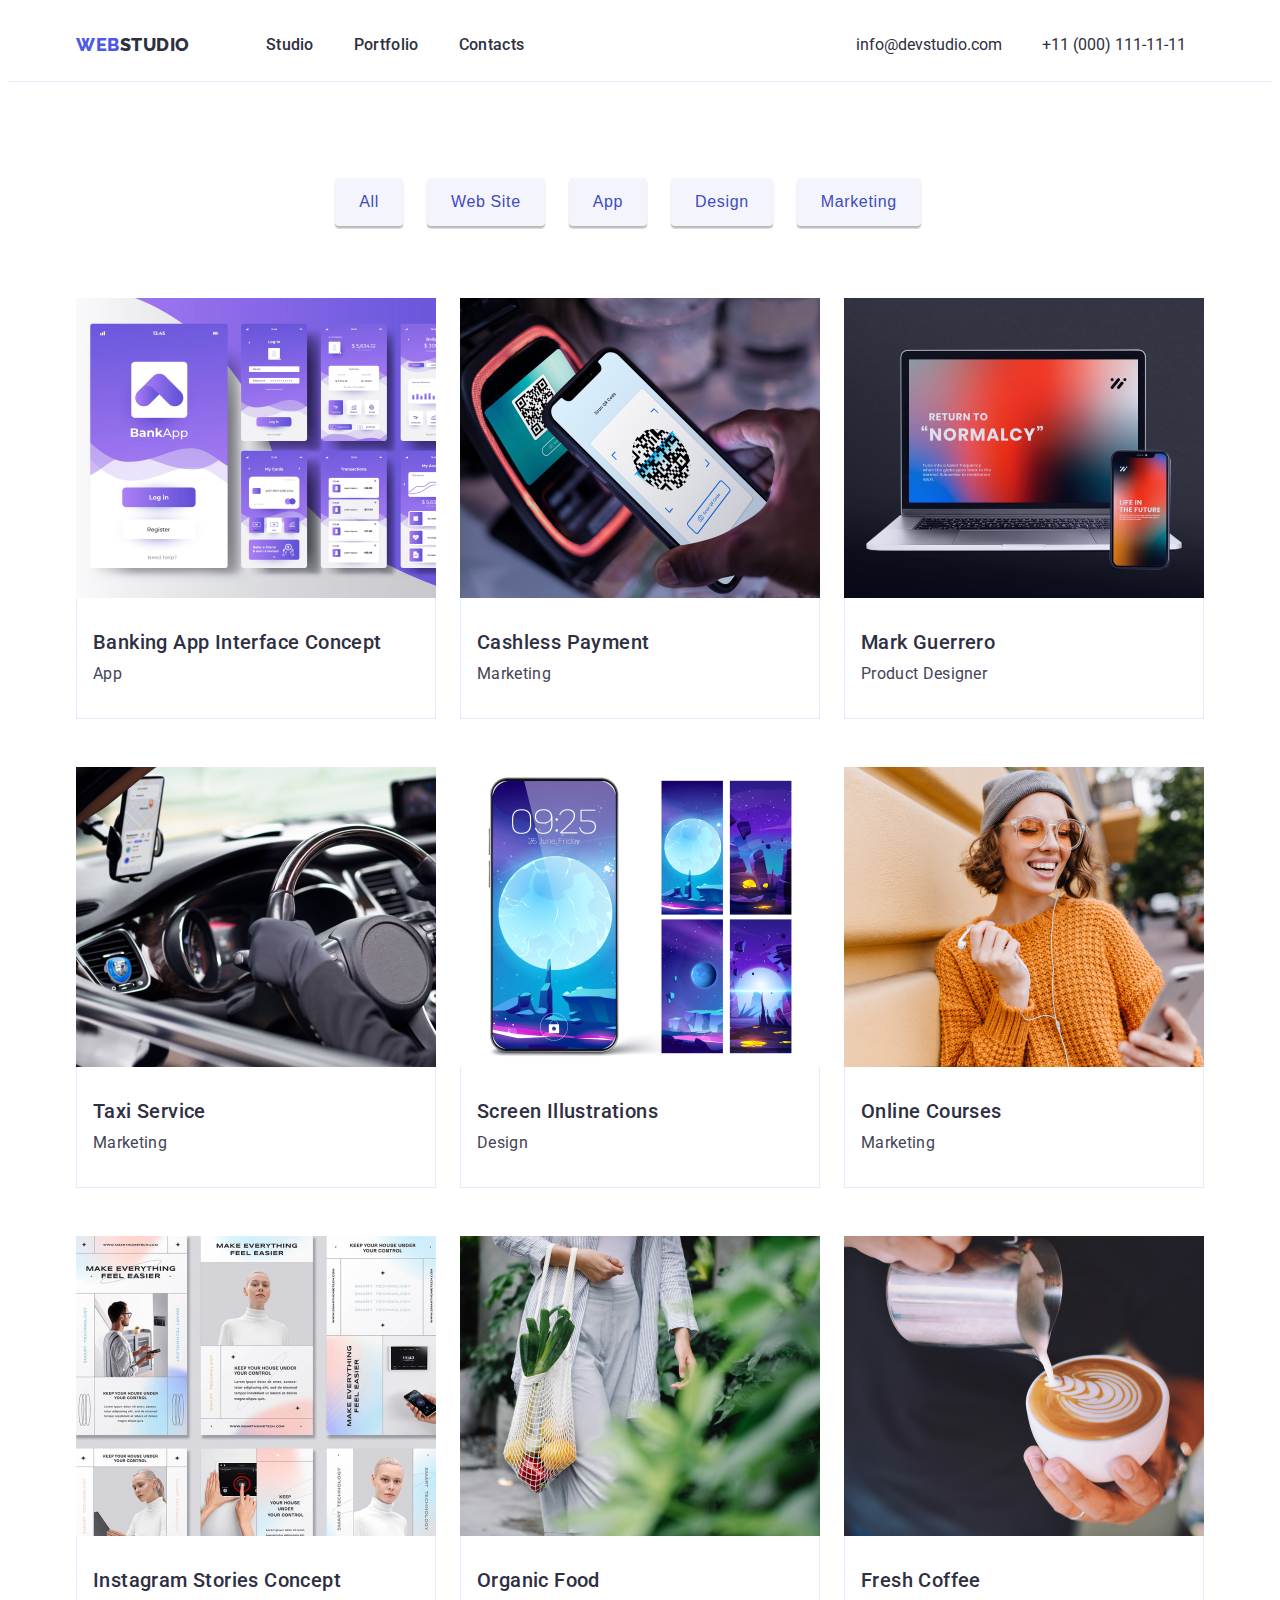
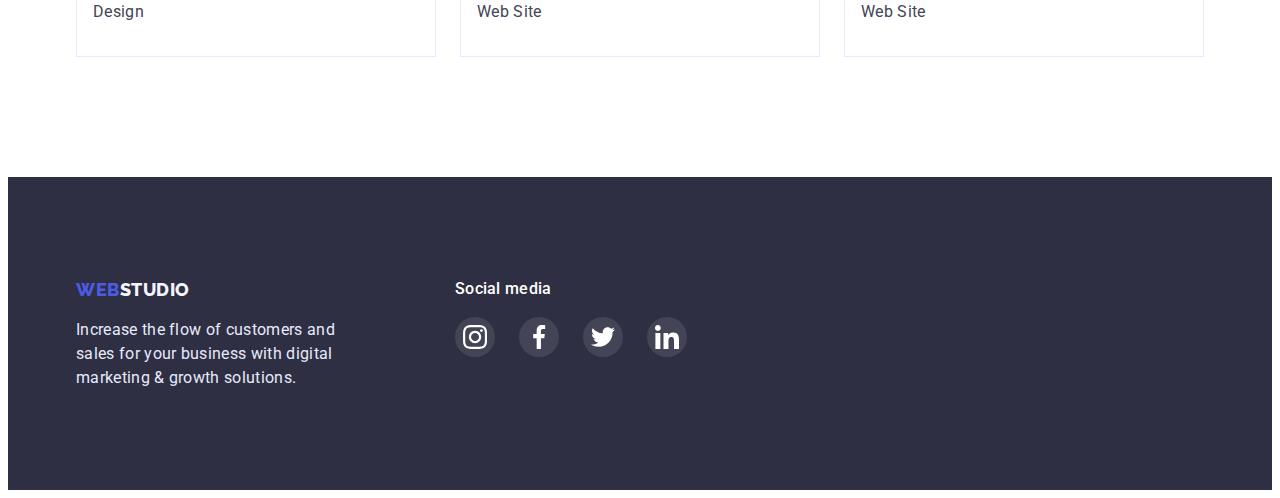
==== commit 922cfb60: "qwe" ====
--- a/portfolio.html
+++ b/portfolio.html
@@ -162,46 +162,50 @@
     </section>
       </main>
 
-       <footer class="footer">
-
+         <footer class="footer">
+        
 <div class="container">
+
+<div class="div_footer">
+
+  <div>
         <a class="logo_footer" href="./index.html">Web<span class="logo_footer_span">Studio<span></a>
           <p class="text_footer">
             Increase the flow of customers and<br>
             sales for your business with digital<br>
             marketing & growth solutions.
           </p>
-      </section>
-
-  
-<div class="container">
-       
+
+  </div>
+
+        
+<div class="div_social_media">
           <h3 class="social_media">
          Social media
           </h3>
     <ul class="footer_ul_social_icon">
-          <li class="footer_li_team_social"><a href="#">
+          <li class="footer_li_team_social"><a class="a_footer_social"href="#">
             <svg class="footer_social">
               <use href="./images/symbol-defs.svg#icon-instagram">
               </use>
             </svg>
           </a>
         </li>
-         <li class="footer_li_team_social"><a href="#">
+         <li class="footer_li_team_social"><a class="a_footer_social"href="#">
             <svg class="footer_social">
               <use href="./images/symbol-defs.svg#icon-facebook">
               </use>
             </svg>
           </a>
         </li>
-         <li class="footer_li_team_social"><a href="#">
+         <li class="footer_li_team_social"><a class="a_footer_social"href="#">
             <svg class="footer_social">
               <use href="./images/symbol-defs.svg#icon-twitter">
               </use>
             </svg>
           </a>
         </li>
-         <li class="footer_li_team_social"><a href="#">
+         <li class="footer_li_team_social"><a class="a_footer_social"href="#">
             <svg class="footer_social">
               <use href="./images/symbol-defs.svg#icon-linkedin">
               </use>
@@ -210,8 +214,10 @@
         </li>
 
         </ul>
-          </li>
-        </ul>
+       
+      </div>
+     </div>
+</div>
         </footer>
       </body>
       </html>
--- a/css/style.css
+++ b/css/style.css
@@ -68,8 +68,6 @@
 .logo_header_span {
   color: var(--dark);
   margin-right: 76px;
-}
-.main_adress_header {
 }
 .ul_navigation_header {
   display: flex;
@@ -430,16 +428,27 @@
     line-height: 1.5;
     letter-spacing: 0.02em;
     color: #FFFFFF;
+    margin-bottom: 16px;
 }
 .footer_li_team_social{
   margin-right: 24px;
-  background-color:rgba(255, 255, 255, 0.1);
+
   width: 40px;
   height: 40px;
-  align-items: center;
+ 
+}
+.a_footer_social {
+    background-color: rgba(255, 255, 255, 0.1);
+align-items: center;
   justify-content: center;
   padding: 8px;
   border-radius: 50%;
+    width: 100%;
+      height: 100%;
+      display: flex;
+}
+.a_footer_social:hover{
+  background-color: #31D0AA;
 }
 .footer_social{
 fill: #fff;
@@ -452,26 +461,27 @@
   justify-content: center;
   margin-bottom: 32px;
 }
-.a_taem_social{
+.a_team_social{
   background-color: var(--primary-brand);
-  padding: 12px;
+  display:flex;
   align-items: center;
     justify-content: center;
   border-radius: 50%;
     width: 100%;
       height: 100%;
 }
+.a_team_social:hover {
+  background-color: var(--pressed-state);
+}
+.a_team_social:focus{
+  background-color: var(--pressed-state);
+}
+
 .li_team_social{
   margin-right: 24px;
   width: 40px;
     height: 40px;
    
-}
-.a_team_social:hover {
-  background-color: var(--pressed-state);
-}
-.a_team_social:focus{
-  background-color: var(--pressed-state);
 }
 .li_team_social:last-child{
 margin-right: 0;
@@ -506,21 +516,32 @@
 fill: #AFB1B8;
 width: 104px;
   height: 56px;
-
+fill: currentColor;
 }
 .a_customers{
   border: 1px solid #8E8F99;
-  width: 104px;
-    height: 56px;
-    border-radius: 4px;
+  width: 100%;
+    height: 100%;
+     border-radius: 4px;
+display: flex;
+justify-content: center;
+align-items: center;
+color: #AFB1B8;
+}
+.a_customers:hover{
+border: 1px solid #404BBF;
+color: #404BBF;
+
+}
+.a_customers:focus {
+border: 1px solid #404BBF;
+color: #404BBF;
 }
 .li_customers{
 
 width: 168px;
   height: 88px;
   margin-right: 24px;
-    align-items: center;
-      justify-content: center;
 }
 .h2_customers{
   font-weight: 700;
@@ -534,7 +555,12 @@
 padding-top: 130px;
   padding-bottom: 120px;
 }
-
-
-
-
+.div_social_media{
+margin-left: 120px;
+
+}
+
+
+.div_footer{
+  display: flex;
+}